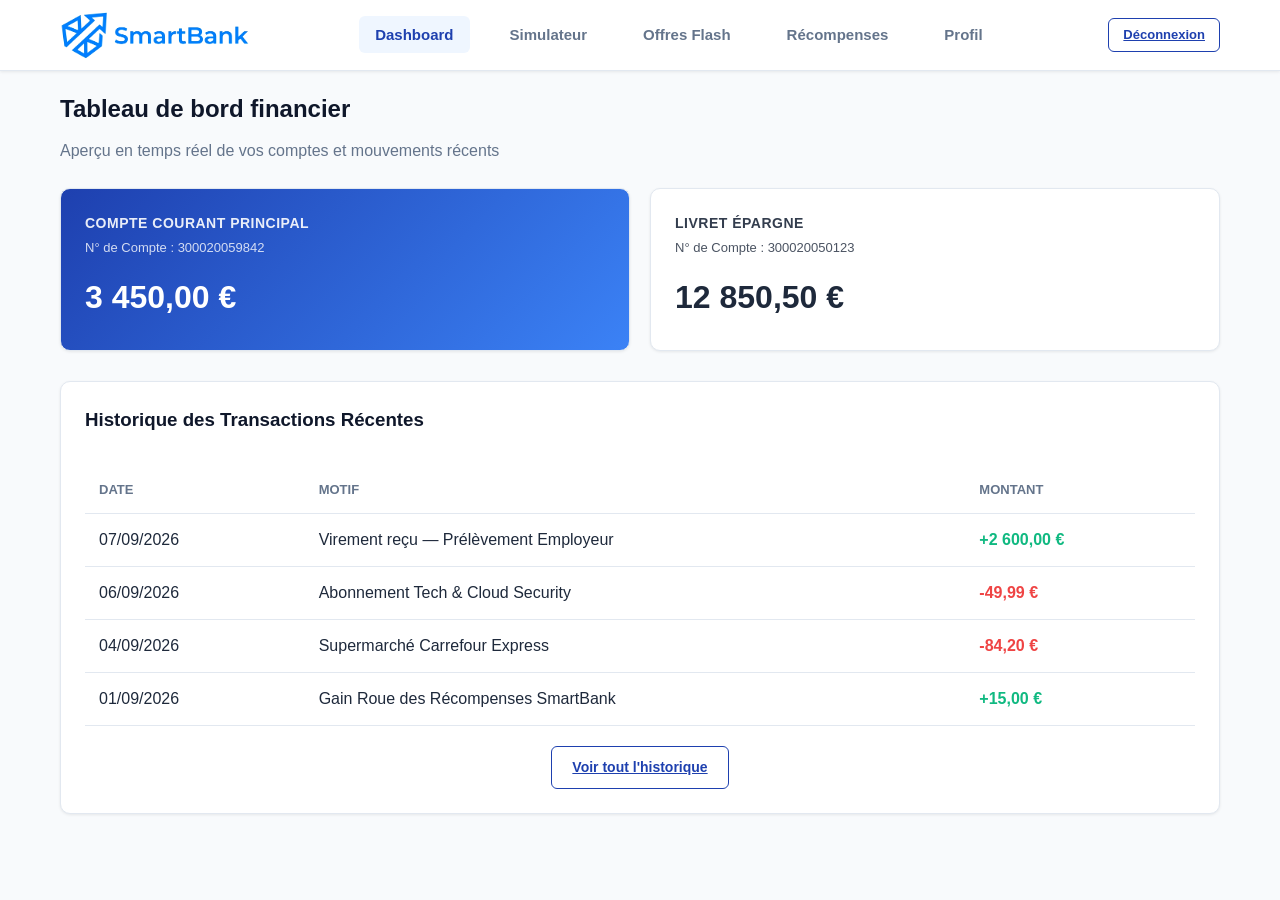
==== index.html @ 75e184cf "Initial commit" ====
<!DOCTYPE html>
<html lang="fr">
<head>
  <meta charset="UTF-8">
  <meta name="viewport" content="width=device-width, initial-scale=1.0">
  <title>SmartBank</title>
  
  <link rel="icon" type="image/png" href="./src/assets/favicon.png">

  <link rel="stylesheet" href="./src/styles/variables.css">
  <link rel="stylesheet" href="./src/styles/main.css">
  <link rel="stylesheet" href="./src/styles/navbar.css">
  <link rel="stylesheet" href="./src/styles/dashboard.css">
  <link rel="stylesheet" href="./src/styles/simulator.css">
  <link rel="stylesheet" href="./src/styles/offers.css">
  <link rel="stylesheet" href="./src/styles/rewards.css">
  <link rel="stylesheet" href="./src/styles/auth.css">
  <link rel="stylesheet" href="./src/styles/profile.css">
</head>
<body>

  <div id="root"></div>
  <script src="./src/components/Navbar.js"></script>
  <script src="./src/components/DashboardView.js"></script>
  <script src="./src/components/TransactionsView.js"></script>
  <script src="./src/components/AuthView.js"></script>
  <script src="./src/components/SimulatorView.js"></script>
  <script src="./src/components/OffersView.js"></script>
  <script src="./src/components/RewardsView.js"></script>
  <script src="./src/components/ProfileView.js"></script>
  <script src="./src/router/router.js"></script>
  <script src="./src/app.js"></script>

</body>
</html>
---- src/styles/variables.css ----
:root {
  --primary-color: #1e40af;
  --primary-hover: #1d4ed8;
  --secondary-color: #0f172a;
  --accent-color: #10b981;
  --accent-danger: #ef4444;
  --warning-color: #f59e0b;

  --bg-color: #f8fafc;
  --card-bg: #ffffff;
  --border-color: #e2e8f0;
  
  --font-family: 'Segoe UI', Tahoma, Geneva, Verdana, sans-serif;
  --text-dark: #1e293b;
  --text-muted: #64748b;
  --text-white: #ffffff;

  --radius-sm: 6px;
  --radius-md: 10px;
  --radius-lg: 16px;
  --shadow-sm: 0 1px 3px rgba(0, 0, 0, 0.08);
  --shadow-md: 0 4px 6px -1px rgba(0, 0, 0, 0.1);
  --shadow-lg: 0 10px 15px -3px rgba(0, 0, 0, 0.1);
}
---- src/styles/main.css ----
* {
  box-sizing: border-box;
  margin: 0;
  padding: 0;
}

body {
  font-family: var(--font-family);
  background-color: var(--bg-color);
  color: var(--text-dark);
  line-height: 1.5;
  min-height: 100vh;
}

#root {
  display: flex;
  flex-direction: column;
  min-height: 100vh;
}

.container {
  width: 100%;
  max-width: 1200px;
  margin: 0 auto;
  padding: 20px;
}

h1, h2, h3 {
  color: var(--secondary-color);
  margin-bottom: 12px;
}

p {
  color: var(--text-muted);
}

.btn {
  display: inline-block;
  padding: 10px 20px;
  border-radius: var(--radius-sm);
  font-weight: 600;
  font-size: 14px;
  cursor: pointer;
  border: none;
  transition: background-color 0.2s, transform 0.1s;
}

.btn-primary {
  background-color: var(--primary-color);
  color: var(--text-white);
}

.btn-primary:hover {
  background-color: var(--primary-hover);
}

.btn-outline {
  background-color: transparent;
  border: 1px solid var(--primary-color);
  color: var(--primary-color);
}

.btn-outline:hover {
  background-color: #eff6ff;
}

.btn-danger {
  background-color: var(--accent-danger);
  color: var(--text-white);
}

.btn-danger:hover {
  background-color: #dc2626;
}

.badge {
  display: inline-block;
  padding: 4px 10px;
  border-radius: 20px;
  font-size: 12px;
  font-weight: 600;
}

.badge-success {
  background-color: #d1fae5;
  color: #065f46;
}

.badge-warning {
  background-color: #fef3c7;
  color: #92400e;
}
---- src/styles/navbar.css ----
.navbar {
  background-color: var(--card-bg);
  border-bottom: 1px solid var(--border-color);
  box-shadow: var(--shadow-sm);
  position: sticky;
  top: 0;
  z-index: 100;
}

.navbar-container {
  display: flex;
  justify-content: space-between;
  align-items: center;
  height: 70px;
  position: relative;
}

.navbar-logo {
  display: flex;
  align-items: center;
  text-decoration: none;
}

.logo-img {
  height: 52px;
  max-height: 52px;
  width: auto;
  object-fit: contain;
  mix-blend-mode: multiply;
  filter: contrast(108%);
}

.menu-toggle-checkbox {
  display: none;
}

.hamburger-btn {
  display: none;
  flex-direction: column;
  justify-content: space-between;
  width: 32px;
  height: 22px;
  cursor: pointer;
}

.hamburger-btn span {
  display: block;
  height: 3px;
  width: 100%;
  background-color: var(--secondary-color);
  border-radius: 3px;
  transition: all 0.3s ease;
}

.navbar-links {
  display: flex;
  list-style: none;
  gap: 24px;
}

.navbar-links a {
  text-decoration: none;
  color: var(--text-muted);
  font-weight: 600;
  font-size: 15px;
  padding: 10px 16px;
  border-radius: var(--radius-sm);
  transition: color 0.2s, background-color 0.2s;
}

.navbar-links a:hover,
.navbar-links a.active {
  color: var(--primary-color);
  background-color: #eff6ff;
}

.mobile-logout-li {
  display: none;
}

.navbar-user {
  display: flex;
  align-items: center;
  gap: 15px;
}

@media (max-width: 992px) {
  .navbar-container {
    height: 70px;
  }

  .logo-img {
    height: 52px;
    max-height: 52px;
  }

  .hamburger-btn {
    display: flex;
  }

  .nav-menu {
    position: absolute;
    top: 70px;
    left: 0;
    width: 100%;
    background-color: var(--card-bg);
    border-bottom: 1px solid var(--border-color);
    box-shadow: var(--shadow-md);
    display: none;
    padding: 20px 0;
  }

  .navbar-links {
    flex-direction: column;
    align-items: center;
    gap: 12px;
  }

  .navbar-links a {
    width: 80%;
    text-align: center;
  }

  .mobile-logout-li {
    display: block;
    width: 100%;
    text-align: center;
    margin-top: 10px;
  }

  .mobile-logout-btn {
    display: inline-block;
    width: 80% !important;
  }

  .navbar-user {
    display: none;
  }

  .menu-toggle-checkbox:checked ~ .nav-menu {
    display: block;
  }

  .menu-toggle-checkbox:checked ~ .hamburger-btn span:nth-child(1) {
    transform: translateY(9.5px) rotate(45deg);
  }
  .menu-toggle-checkbox:checked ~ .hamburger-btn span:nth-child(2) {
    opacity: 0;
  }
  .menu-toggle-checkbox:checked ~ .hamburger-btn span:nth-child(3) {
    transform: translateY(-9.5px) rotate(-45deg);
  }
}
---- src/styles/dashboard.css ----
.dashboard-grid {
  display: grid;
  grid-template-columns: repeat(auto-fit, minmax(300px, 1fr));
  gap: 20px;
  margin-bottom: 30px;
}

.account-card {
  background-color: var(--card-bg);
  border-radius: var(--radius-md);
  padding: 24px;
  box-shadow: var(--shadow-sm);
  border: 1px solid var(--border-color);
  position: relative;
}

.account-card.primary-card {
  background: linear-gradient(135deg, var(--primary-color), #3b82f6);
  color: var(--text-white);
}

.account-card.primary-card p,
.account-card.primary-card h3 {
  color: var(--text-white);
}

.account-type {
  font-size: 14px;
  font-weight: 600;
  opacity: 0.9;
  text-transform: uppercase;
  letter-spacing: 0.5px;
}

.account-number {
  font-size: 13px;
  margin-top: 4px;
  opacity: 0.8;
}

.account-balance {
  font-size: 32px;
  font-weight: 800;
  margin: 15px 0 5px 0;
}

.account-info {
  font-size: 13px;
  color: var(--accent-color);
  font-weight: 600;
}

.transactions-section {
  background-color: var(--card-bg);
  border-radius: var(--radius-md);
  padding: 24px;
  box-shadow: var(--shadow-sm);
  border: 1px solid var(--border-color);
}

.transactions-header {
  display: flex;
  justify-content: space-between;
  align-items: center;
  margin-bottom: 20px;
  flex-wrap: wrap;
  gap: 15px;
}

.filter-tabs {
  display: flex;
  gap: 10px;
}

.filter-btn {
  background-color: var(--bg-color);
  border: 1px solid var(--border-color);
  padding: 6px 14px;
  border-radius: var(--radius-sm);
  font-weight: 600;
  font-size: 13px;
  cursor: pointer;
  color: var(--text-muted);
}

.filter-btn.active {
  background-color: var(--primary-color);
  color: var(--text-white);
  border-color: var(--primary-color);
}

.transactions-table {
  width: 100%;
  border-collapse: collapse;
}

.transactions-table th,
.transactions-table td {
  padding: 14px;
  text-align: left;
  border-bottom: 1px solid var(--border-color);
}

.transactions-table th {
  font-size: 13px;
  color: var(--text-muted);
  text-transform: uppercase;
}

.amount-positive {
  color: var(--accent-color);
  font-weight: 700;
}

.amount-negative {
  color: var(--accent-danger);
  font-weight: 700;
}

.pagination-bar {
  display: flex;
  justify-content: space-between;
  align-items: center;
  margin-top: 25px;
  padding-top: 18px;
  border-top: 1px solid var(--border-color);
  flex-wrap: wrap;
  gap: 15px;
}

.pagination-numbers {
  display: flex;
  gap: 8px;
}

.page-num {
  width: 36px;
  height: 36px;
  border-radius: var(--radius-sm);
  border: 1px solid var(--border-color);
  background-color: var(--bg-color);
  color: var(--text-dark);
  font-weight: 700;
  font-size: 14px;
  cursor: pointer;
  display: flex;
  align-items: center;
  justify-content: center;
  transition: all 0.2s;
}

.page-num:hover {
  border-color: var(--primary-color);
  color: var(--primary-color);
  background-color: #eff6ff;
}

.page-num.active {
  background-color: var(--primary-color);
  color: var(--text-white);
  border-color: var(--primary-color);
}

.pagination-btn {
  padding: 6px 14px;
  font-size: 13px;
}
---- src/styles/simulator.css ----
.simulator-wrapper {
  display: grid;
  grid-template-columns: 1fr 1fr;
  gap: 30px;
  margin-bottom: 30px;
}

@media (max-width: 850px) {
  .simulator-wrapper {
    grid-template-columns: 1fr;
  }
}

.simulator-controls {
  background-color: var(--card-bg);
  padding: 24px;
  border-radius: var(--radius-md);
  border: 1px solid var(--border-color);
  box-shadow: var(--shadow-sm);
}

.slider-group {
  margin-bottom: 25px;
}

.slider-group label {
  display: flex;
  justify-content: space-between;
  font-weight: 600;
  margin-bottom: 8px;
}

.slider-value {
  color: var(--primary-color);
  font-weight: 700;
}

.slider-input {
  width: 100%;
  height: 8px;
  border-radius: 4px;
  background: var(--border-color);
  outline: none;
  cursor: pointer;
}

.simulator-results {
  background-color: var(--card-bg);
  padding: 24px;
  border-radius: var(--radius-md);
  border: 1px solid var(--border-color);
  box-shadow: var(--shadow-sm);
  display: flex;
  flex-direction: column;
  justify-content: space-between;
}

.result-card {
  background-color: #f1f5f9;
  padding: 16px;
  border-radius: var(--radius-sm);
  margin-bottom: 12px;
}

.result-card p {
  font-size: 13px;
  margin-bottom: 4px;
}

.result-card .value {
  font-size: 24px;
  font-weight: 800;
  color: var(--secondary-color);
}

.result-card.highlight {
  background-color: #eff6ff;
  border-left: 4px solid var(--primary-color);
}

.result-card.highlight .value {
  color: var(--primary-color);
}

.saved-simulations {
  background-color: var(--card-bg);
  padding: 24px;
  border-radius: var(--radius-md);
  border: 1px solid var(--border-color);
  box-shadow: var(--shadow-sm);
}

.simulations-list {
  display: flex;
  flex-direction: column;
  gap: 12px;
  margin-top: 15px;
}

.simulation-item {
  display: flex;
  justify-content: space-between;
  align-items: center;
  padding: 14px;
  background-color: var(--bg-color);
  border-radius: var(--radius-sm);
  border: 1px solid var(--border-color);
}
---- src/styles/offers.css ----
.flash-banner {
  background: linear-gradient(135deg, #1e293b, #0f172a);
  color: var(--text-white);
  padding: 30px;
  border-radius: var(--radius-md);
  margin-bottom: 30px;
  display: flex;
  justify-content: space-between;
  align-items: center;
  flex-wrap: wrap;
  gap: 20px;
  box-shadow: var(--shadow-md);
}

.flash-content h2 {
  color: var(--warning-color);
  font-size: 24px;
}

.flash-timer {
  display: flex;
  gap: 12px;
  align-items: center;
}

.timer-box {
  background-color: rgba(255, 255, 255, 0.1);
  padding: 10px 14px;
  border-radius: var(--radius-sm);
  text-align: center;
}

.timer-num {
  font-size: 22px;
  font-weight: 800;
  color: var(--warning-color);
}

.timer-label {
  font-size: 11px;
  text-transform: uppercase;
  color: #94a3b8;
}

.offers-grid {
  display: grid;
  grid-template-columns: repeat(auto-fit, minmax(280px, 1fr));
  gap: 20px;
}

.offer-card {
  background-color: var(--card-bg);
  border-radius: var(--radius-md);
  padding: 24px;
  border: 1px solid var(--border-color);
  box-shadow: var(--shadow-sm);
  display: flex;
  flex-direction: column;
  justify-content: space-between;
}

.offer-title {
  font-size: 18px;
  font-weight: 700;
  margin-bottom: 8px;
}

.offer-badge {
  align-self: flex-start;
  margin-bottom: 12px;
}
---- src/styles/rewards.css ----
.rewards-container {
  display: flex;
  flex-direction: column;
  align-items: center;
  text-align: center;
}

.wheel-status-banner {
  background-color: var(--card-bg);
  border: 1px solid var(--border-color);
  padding: 16px 28px;
  border-radius: var(--radius-md);
  box-shadow: var(--shadow-sm);
  margin-bottom: 25px;
  display: flex;
  flex-direction: column;
  align-items: center;
  gap: 12px;
}

.wheel-status-text {
  font-size: 16px;
  font-weight: 700;
  color: var(--primary-color);
}

.wheel-wrapper {
  position: relative;
  width: 320px;
  height: 320px;
  margin: 20px auto;
}

.wheel-pointer {
  position: absolute;
  top: -18px;
  left: 50%;
  transform: translateX(-50%);
  width: 0;
  height: 0;
  border-left: 16px solid transparent;
  border-right: 16px solid transparent;
  border-top: 26px solid var(--accent-danger);
  z-index: 10;
  filter: drop-shadow(0 2px 3px rgba(0,0,0,0.3));
}

.wheel-circle-svg-container {
  width: 100%;
  height: 100%;
  border-radius: 50%;
  border: 6px solid var(--secondary-color);
  position: relative;
  overflow: hidden;
  box-shadow: var(--shadow-lg);
  transition: transform 4s cubic-bezier(0.17, 0.67, 0.12, 0.99);
}

.wheel-svg {
  width: 100%;
  height: 100%;
  display: block;
}

.wheel-center-btn {
  position: absolute;
  top: 50%;
  left: 50%;
  transform: translate(-50%, -50%);
  width: 70px;
  height: 70px;
  border-radius: 50%;
  background-color: var(--secondary-color);
  color: var(--text-white);
  font-weight: 800;
  display: flex;
  align-items: center;
  justify-content: center;
  border: 4px solid var(--card-bg);
  cursor: pointer;
  z-index: 5;
  box-shadow: var(--shadow-md);
  font-size: 16px;
}

.modal-backdrop {
  position: fixed;
  top: 0;
  left: 0;
  width: 100%;
  height: 100%;
  background-color: rgba(15, 23, 42, 0.6);
  display: flex;
  align-items: center;
  justify-content: center;
  z-index: 1000;
}

.modal-content {
  background-color: var(--card-bg);
  border-radius: var(--radius-lg);
  padding: 35px;
  max-width: 420px;
  width: 90%;
  text-align: center;
  box-shadow: var(--shadow-lg);
}

.modal-icon {
  font-size: 50px;
  margin-bottom: 15px;
}
---- src/styles/auth.css ----
.auth-page-wrapper {
  display: flex;
  justify-content: center;
  align-items: center;
  min-height: 100vh;
  width: 100%;
  padding: 20px;
  box-sizing: border-box;
}

.auth-card {
  width: 100%;
  max-width: 420px;
  background-color: var(--card-bg);
  border-radius: var(--radius-lg);
  padding: 35px 30px;
  border: 1px solid var(--border-color);
  box-shadow: var(--shadow-lg);
  margin: auto;
}

.auth-logo-wrapper {
  text-align: center;
  margin-bottom: 15px;
}

.auth-logo-img {
  height: 65px;
  max-height: 65px;
  width: auto;
  object-fit: contain;
  mix-blend-mode: multiply;
  filter: contrast(108%);
}

.auth-header {
  text-align: center;
  margin-bottom: 25px;
}

.auth-header h2 {
  font-size: 22px;
  font-weight: 800;
  color: var(--secondary-color);
  margin-bottom: 6px;
}

.auth-header p {
  font-size: 14px;
  color: var(--text-muted);
}

.form-group {
  margin-bottom: 20px;
}

.form-group label {
  display: block;
  font-weight: 600;
  margin-bottom: 8px;
  font-size: 14px;
  color: var(--text-dark);
}

.form-control {
  width: 100%;
  padding: 12px 16px;
  border: 1px solid var(--border-color);
  border-radius: var(--radius-sm);
  font-size: 14px;
  outline: none;
  background-color: var(--bg-color);
  transition: border-color 0.2s, box-shadow 0.2s, background-color 0.2s;
}

.form-control:focus {
  background-color: #ffffff;
  border-color: var(--primary-color);
  box-shadow: 0 0 0 3px rgba(30, 64, 175, 0.12);
}

.auth-forgot-link {
  font-size: 13px;
  color: var(--primary-color);
  text-decoration: none;
  font-weight: 600;
}

.auth-forgot-link:hover {
  text-decoration: underline;
}

.auth-submit-btn {
  width: 100%;
  padding: 12px;
  font-size: 15px;
  font-weight: 700;
  border-radius: var(--radius-sm);
  margin-top: 10px;
  box-shadow: var(--shadow-sm);
}

.auth-footer {
  margin-top: 25px;
  padding-top: 20px;
  border-top: 1px solid var(--border-color);
  text-align: center;
}

.auth-footer-text {
  font-size: 14px;
  color: var(--text-muted);
}

.auth-link {
  color: var(--primary-color);
  font-weight: 700;
  text-decoration: none;
}

.auth-link:hover {
  text-decoration: underline;
}

.welcome-bonus {
  background-color: #d1fae5;
  color: #065f46;
  padding: 14px;
  border-radius: var(--radius-sm);
  font-size: 13px;
  font-weight: 700;
  text-align: center;
  margin-bottom: 22px;
  border: 1px solid #a7f3d0;
}
---- src/styles/profile.css ----
.profile-card {
  background-color: var(--card-bg);
  border-radius: var(--radius-md);
  padding: 30px;
  border: 1px solid var(--border-color);
  box-shadow: var(--shadow-sm);
  margin-bottom: 30px;
  display: flex;
  align-items: center;
  gap: 25px;
}

.profile-avatar {
  width: 80px;
  height: 80px;
  border-radius: 50%;
  background-color: var(--primary-color);
  color: var(--text-white);
  font-size: 32px;
  font-weight: 800;
  display: flex;
  align-items: center;
  justify-content: center;
}

.profile-details h2 {
  margin-bottom: 4px;
}

.profile-details p {
  font-size: 14px;
  margin-bottom: 4px;
}
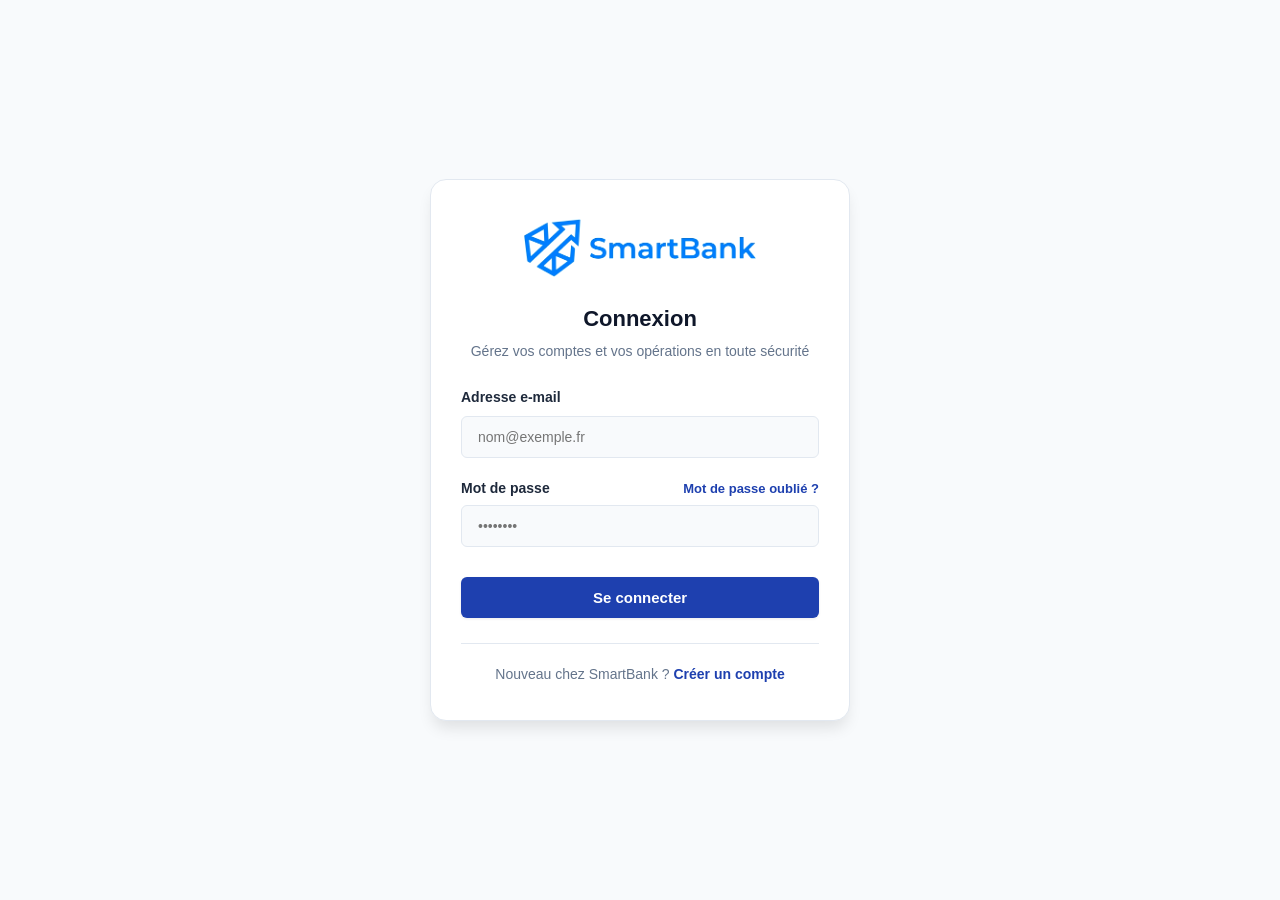
==== commit b60161fe: "add : sliders pour simuler un prêt rendu dynamique" ====
--- a/index.html
+++ b/index.html
@@ -20,6 +20,9 @@
 <body>
 
   <div id="root"></div>
+  <script src="./src/storage/storage.js"></script>
+  <script src="./src/security/security.js"></script>
+  <script src="./src/auth/auth.js"></script>
   <script src="./src/components/Navbar.js"></script>
   <script src="./src/components/DashboardView.js"></script>
   <script src="./src/components/TransactionsView.js"></script>
